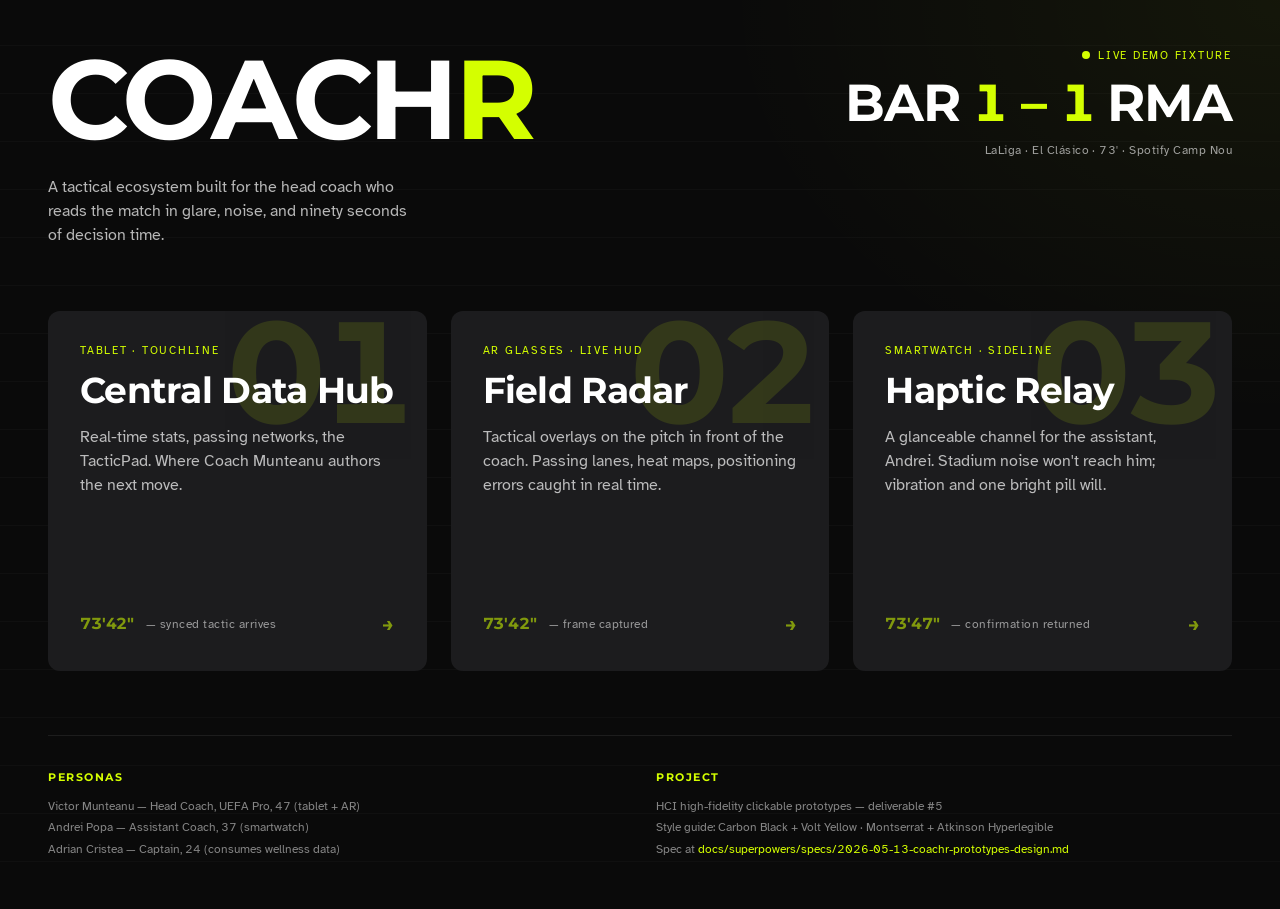
==== prototypes/index.html @ f99a2819 "Add tablet prototype styles and navigation functionality - Introduced a new CSS file for tablet layo" ====
<!DOCTYPE html>
<html lang="en">
<head>
  <meta charset="UTF-8">
  <meta name="viewport" content="width=device-width, initial-scale=1.0">
  <title>COACHR — Tactical Football Ecosystem</title>
  <link rel="stylesheet" href="styles/tokens.css">
  <link rel="stylesheet" href="styles/base.css">
  <link rel="stylesheet" href="styles/components.css">
  <style>
    body {
      min-height: 100vh;
      background:
        radial-gradient(ellipse 800px 600px at top right, rgba(212, 255, 0, 0.05), transparent 70%),
        repeating-linear-gradient(0deg, transparent 0, transparent 47px, rgba(255, 255, 255, 0.025) 47px, rgba(255, 255, 255, 0.025) 48px),
        var(--bg-primary);
      padding: var(--space-48);
      display: flex;
      flex-direction: column;
    }
    .hub {
      max-width: 1280px;
      margin: 0 auto;
      width: 100%;
      display: grid;
      grid-template-rows: auto 1fr auto;
      gap: var(--space-64);
      flex: 1;
    }
    .hub-header {
      display: grid;
      grid-template-columns: 1fr auto;
      align-items: flex-start;
      gap: var(--space-48);
    }
    .wordmark {
      font-family: var(--font-display);
      font-weight: 700;
      font-size: 112px;
      line-height: 0.92;
      letter-spacing: -0.04em;
      color: var(--text-primary);
    }
    .wordmark span {
      color: var(--accent-primary);
    }
    .tagline {
      max-width: 360px;
      margin-top: var(--space-24);
      font-family: var(--font-body);
      font-size: var(--size-body);
      line-height: var(--lh-body);
      opacity: 0.7;
    }
    .match-state {
      text-align: right;
    }
    .match-state__label {
      font-family: var(--font-body);
      font-size: 11px;
      text-transform: uppercase;
      letter-spacing: 0.16em;
      color: var(--accent-primary);
      margin-bottom: var(--space-12);
    }
    .match-state__score {
      font-family: var(--font-display);
      font-weight: 700;
      font-size: 52px;
      font-variant-numeric: tabular-nums;
      letter-spacing: -0.02em;
      line-height: 1;
    }
    .match-state__score .vs {
      color: var(--accent-primary);
      margin: 0 var(--space-12);
    }
    .match-state__meta {
      margin-top: var(--space-12);
      font-family: var(--font-body);
      font-size: var(--size-caption);
      opacity: 0.6;
      letter-spacing: 0.04em;
    }
    .pulse-dot {
      display: inline-block;
      width: 8px;
      height: 8px;
      border-radius: 50%;
      background: var(--accent-primary);
      margin-right: var(--space-8);
      animation: pulse 1.5s ease-in-out infinite;
    }
    @keyframes pulse {
      0%, 100% { opacity: 1; transform: scale(1); }
      50% { opacity: 0.4; transform: scale(0.85); }
    }
    .devices {
      display: grid;
      grid-template-columns: repeat(3, 1fr);
      gap: var(--space-24);
    }
    .device-card {
      position: relative;
      display: flex;
      flex-direction: column;
      padding: var(--space-32);
      background: var(--bg-surface);
      border-radius: var(--radius-12);
      transition: transform var(--t-base) var(--easing),
                  background-color var(--t-base) var(--easing);
      min-height: 360px;
      overflow: hidden;
      cursor: pointer;
    }
    .device-card::after {
      content: '';
      position: absolute;
      inset: 0;
      border: var(--stroke) solid transparent;
      border-radius: inherit;
      transition: border-color var(--t-base) var(--easing);
      pointer-events: none;
    }
    .device-card:hover {
      transform: translateY(-4px);
      background: #232328;
    }
    .device-card:hover::after {
      border-color: var(--accent-primary);
    }
    .device-card__number {
      font-family: var(--font-display);
      font-weight: 700;
      font-size: 144px;
      line-height: 0.85;
      letter-spacing: -0.06em;
      color: var(--accent-primary);
      opacity: 0.12;
      position: absolute;
      top: 0;
      right: var(--space-16);
      pointer-events: none;
      user-select: none;
    }
    .device-card__category {
      font-family: var(--font-body);
      font-size: 11px;
      text-transform: uppercase;
      letter-spacing: 0.16em;
      color: var(--accent-primary);
      position: relative;
    }
    .device-card__name {
      margin-top: var(--space-12);
      font-family: var(--font-display);
      font-weight: 700;
      font-size: 36px;
      line-height: 1.05;
      letter-spacing: -0.02em;
      position: relative;
    }
    .device-card__role {
      margin-top: var(--space-16);
      font-family: var(--font-body);
      font-size: var(--size-body);
      line-height: var(--lh-body);
      opacity: 0.7;
      max-width: 340px;
      position: relative;
    }
    .device-card__moment {
      margin-top: auto;
      padding-top: var(--space-24);
      display: flex;
      align-items: center;
      gap: var(--space-12);
      font-family: var(--font-body);
      font-size: var(--size-caption);
      opacity: 0.55;
      letter-spacing: 0.04em;
      position: relative;
    }
    .device-card__moment .ts {
      color: var(--accent-primary);
      opacity: 1;
      font-size: var(--size-body);
    }
    .open-arrow {
      margin-left: auto;
      color: var(--accent-primary);
      font-family: var(--font-display);
      font-weight: 700;
      font-size: var(--size-heading);
      transition: transform var(--t-base) var(--easing);
    }
    .device-card:hover .open-arrow {
      transform: translateX(4px);
    }
    .hub-footer {
      display: grid;
      grid-template-columns: 1fr 1fr;
      gap: var(--space-32);
      padding-top: var(--space-32);
      border-top: 1px solid rgba(255, 255, 255, 0.08);
    }
    .footer-meta {
      font-family: var(--font-body);
      font-size: var(--size-caption);
      line-height: 1.8;
      color: rgba(255, 255, 255, 0.5);
    }
    .footer-meta strong {
      display: block;
      color: var(--accent-primary);
      font-weight: 700;
      font-family: var(--font-display);
      letter-spacing: 0.14em;
      text-transform: uppercase;
      font-size: 11px;
      margin-bottom: var(--space-8);
    }

    @media (max-width: 960px) {
      .hub-header { grid-template-columns: 1fr; }
      .match-state { text-align: left; }
      .devices { grid-template-columns: 1fr; }
      .wordmark { font-size: 80px; }
    }
  </style>
</head>
<body>
  <main class="hub">

    <header class="hub-header">
      <div>
        <h1 class="wordmark">COACH<span>R</span></h1>
        <p class="tagline">A tactical ecosystem built for the head coach who reads the match in glare, noise, and ninety seconds of decision time.</p>
      </div>
      <div class="match-state">
        <div class="match-state__label"><span class="pulse-dot"></span>Live demo fixture</div>
        <div class="match-state__score">BAR<span class="vs">1 – 1</span>RMA</div>
        <div class="match-state__meta">LaLiga · El Clásico · 73' · Spotify Camp Nou</div>
      </div>
    </header>

    <section class="devices">
      <a class="device-card" href="tablet/index.html">
        <div class="device-card__number">01</div>
        <div class="device-card__category">Tablet · Touchline</div>
        <h2 class="device-card__name">Central Data Hub</h2>
        <p class="device-card__role">Real-time stats, passing networks, the TacticPad. Where Coach Munteanu authors the next move.</p>
        <div class="device-card__moment">
          <span class="ts">73'42″</span> — synced tactic arrives
          <span class="open-arrow">→</span>
        </div>
      </a>

      <a class="device-card" href="ar-glasses/index.html">
        <div class="device-card__number">02</div>
        <div class="device-card__category">AR Glasses · Live HUD</div>
        <h2 class="device-card__name">Field Radar</h2>
        <p class="device-card__role">Tactical overlays on the pitch in front of the coach. Passing lanes, heat maps, positioning errors caught in real time.</p>
        <div class="device-card__moment">
          <span class="ts">73'42″</span> — frame captured
          <span class="open-arrow">→</span>
        </div>
      </a>

      <a class="device-card" href="smartwatch/index.html">
        <div class="device-card__number">03</div>
        <div class="device-card__category">Smartwatch · Sideline</div>
        <h2 class="device-card__name">Haptic Relay</h2>
        <p class="device-card__role">A glanceable channel for the assistant, Andrei. Stadium noise won't reach him; vibration and one bright pill will.</p>
        <div class="device-card__moment">
          <span class="ts">73'47″</span> — confirmation returned
          <span class="open-arrow">→</span>
        </div>
      </a>
    </section>

    <footer class="hub-footer">
      <div class="footer-meta">
        <strong>Personas</strong>
        Victor Munteanu — Head Coach, UEFA Pro, 47 (tablet + AR)<br>
        Andrei Popa — Assistant Coach, 37 (smartwatch)<br>
        Adrian Cristea — Captain, 24 (consumes wellness data)
      </div>
      <div class="footer-meta">
        <strong>Project</strong>
        HCI high-fidelity clickable prototypes — deliverable #5<br>
        Style guide: Carbon Black + Volt Yellow · Montserrat + Atkinson Hyperlegible<br>
        Spec at <span style="color: var(--accent-primary)">docs/superpowers/specs/2026-05-13-coachr-prototypes-design.md</span>
      </div>
    </footer>

  </main>
</body>
</html>
---- prototypes/styles/tokens.css ----
/* COACHR — Design Tokens
 * Source of truth: docs/superpowers/specs/2026-05-13-coachr-prototypes-design.md §4
 * Style guide:     Ghid de Stil Vizual - Ecosistem Tactic Sportiv V3.md
 *
 * Carbon Black is the transparency sentinel on AR Glasses — do not substitute
 * any near-black. Volt Yellow is a spotlight, not wallpaper.
 */

:root {
  /* Raw colour tokens */
  --color-carbon-black:  #0A0A0A;
  --color-athletic-grey: #1C1C1E;
  --color-volt-yellow:   #D4FF00;
  --color-energy-orange: #FF4500;
  --color-pure-white:    #FFFFFF;

  /* Semantic colour roles */
  --bg-primary:     var(--color-carbon-black);
  --bg-surface:     var(--color-athletic-grey);
  --accent-primary: var(--color-volt-yellow);
  --accent-alert:   var(--color-energy-orange);
  --text-primary:   var(--color-pure-white);
  --text-on-accent: var(--color-carbon-black);

  /* Spacing — 4px base scale (per CoachNow reference in lit review) */
  --space-4:  4px;
  --space-8:  8px;
  --space-12: 12px;
  --space-16: 16px;
  --space-24: 24px;
  --space-32: 32px;
  --space-48: 48px;
  --space-64: 64px;
  --space-96: 96px;

  /* Radius */
  --radius-4:    4px;
  --radius-8:    8px;
  --radius-12:   12px;
  --radius-pill: 999px;

  /* Type families */
  --font-display: 'Montserrat', system-ui, sans-serif;
  --font-body:    'Atkinson Hyperlegible', system-ui, sans-serif;

  /* Type scale — sizes from spec §4.4, with one display-xl extension for hero numerals */
  --size-display-xl: 120px;
  --size-display:    56px;
  --size-title:      32px;
  --size-heading:    20px;
  --size-body:       16px;
  --size-caption:    12px;

  --lh-display-xl: 1;
  --lh-display:    1.14;
  --lh-title:      1.25;
  --lh-heading:    1.4;
  --lh-body:       1.5;
  --lh-caption:    1.33;

  /* Strokes & touch */
  --stroke:    2px;
  --touch-min: 48px;

  /* Motion — fast, matches style-guide "flat UI for fast visual processing" */
  --t-fast:  150ms;
  --t-base:  200ms;
  --t-slow:  300ms;
  --easing:  cubic-bezier(0.4, 0, 0.2, 1);
}
---- prototypes/styles/base.css ----
/* COACHR — Base styles: resets, fonts, typography utilities */

@import url('https://fonts.googleapis.com/css2?family=Montserrat:wght@600;700&family=Atkinson+Hyperlegible:wght@400;700&display=swap');

*, *::before, *::after {
  box-sizing: border-box;
  margin: 0;
  padding: 0;
}

html, body {
  background: var(--bg-primary);
  color: var(--text-primary);
  font-family: var(--font-body);
  font-size: var(--size-body);
  line-height: var(--lh-body);
  font-variant-numeric: tabular-nums;
  -webkit-font-smoothing: antialiased;
  text-rendering: optimizeLegibility;
}

a { color: inherit; text-decoration: none; }

img, svg { display: block; max-width: 100%; }

button {
  font: inherit;
  border: 0;
  padding: 0;
  background: transparent;
  cursor: pointer;
  color: inherit;
  text-align: inherit;
}

ul, ol { list-style: none; }

/* --- Typography utility classes --- */

.t-display-xl {
  font-family: var(--font-display);
  font-weight: 700;
  font-size: var(--size-display-xl);
  line-height: var(--lh-display-xl);
  letter-spacing: -0.03em;
  font-variant-numeric: tabular-nums;
}

.t-display {
  font-family: var(--font-display);
  font-weight: 700;
  font-size: var(--size-display);
  line-height: var(--lh-display);
  letter-spacing: -0.02em;
  font-variant-numeric: tabular-nums;
}

.t-title {
  font-family: var(--font-display);
  font-weight: 700;
  font-size: var(--size-title);
  line-height: var(--lh-title);
  letter-spacing: -0.01em;
  font-variant-numeric: tabular-nums;
}

.t-heading {
  font-family: var(--font-display);
  font-weight: 600;
  font-size: var(--size-heading);
  line-height: var(--lh-heading);
  font-variant-numeric: tabular-nums;
}

.t-body {
  font-family: var(--font-body);
  font-weight: 400;
  font-size: var(--size-body);
  line-height: var(--lh-body);
}

.t-caption {
  font-family: var(--font-body);
  font-weight: 400;
  font-size: var(--size-caption);
  line-height: var(--lh-caption);
}

.t-uppercase {
  text-transform: uppercase;
  letter-spacing: 0.08em;
}

.t-accent { color: var(--accent-primary); }
.t-alert  { color: var(--accent-alert); }
.t-dim    { opacity: 0.65; }

/* Timestamp — one canonical typographic treatment everywhere a fixture time appears */
.ts {
  font-family: var(--font-display);
  font-weight: 700;
  font-variant-numeric: tabular-nums;
  letter-spacing: -0.01em;
}

/* Section header pattern: UPPERCASE · WITH · DOT · DOT · SEPARATORS */
.section-header {
  font-family: var(--font-display);
  font-weight: 600;
  font-size: var(--size-heading);
  text-transform: uppercase;
  letter-spacing: 0.12em;
}

/* --- Icon utility — uses external SVG sprite via <use> --- */
.icon {
  width: 24px;
  height: 24px;
  flex-shrink: 0;
  fill: none;
  stroke: currentColor;
  stroke-width: var(--stroke);
  stroke-linecap: round;
  stroke-linejoin: round;
}

.icon-signal,
.icon-heat-map {
  /* These two icons use fill semantics, override stroke utility */
  fill: currentColor;
  stroke: none;
}

.icon-sm  { width: 16px; height: 16px; }
.icon-lg  { width: 32px; height: 32px; }
.icon-xl  { width: 48px; height: 48px; }
.icon-xxl { width: 64px; height: 64px; }
.icon-3xl { width: 96px; height: 96px; }

/* Visually hidden — for prototype-only navigation hints */
.visually-hidden {
  position: absolute;
  width: 1px; height: 1px;
  padding: 0; margin: -1px;
  overflow: hidden;
  clip: rect(0, 0, 0, 0);
  white-space: nowrap;
  border: 0;
}

/* --- Focus-visible: keyboard navigation must be visible without polluting mouse use --- */
*:focus { outline: none; }
*:focus-visible {
  outline: 3px solid var(--accent-primary);
  outline-offset: 3px;
  border-radius: 2px;
}
/* Pill-shaped controls get a rounder focus ring */
.btn:focus-visible,
.t1-synced:focus-visible,
.t1-tile:focus-visible,
.radial-item:focus-visible,
.score-banner__back:focus-visible,
.w2-pill:focus-visible,
.w3-confirm:focus-visible,
.w5-send:focus-visible,
.ar-back-chip:focus-visible,
.menu-panel__back:focus-visible,
.feed-row:focus-visible,
.gallery-card:focus-visible {
  outline-offset: 4px;
}

/* --- Reduced motion: respect users who request less animation --- */
@media (prefers-reduced-motion: reduce) {
  *,
  *::before,
  *::after {
    animation-duration: 0.01ms !important;
    animation-iteration-count: 1 !important;
    transition-duration: 0.01ms !important;
    scroll-behavior: auto !important;
  }
}

/* Screen containers must be programmatically focusable for route-change focus management */
.screen:focus { outline: none; }
---- prototypes/styles/components.css ----
/* COACHR — Component patterns
 * Mirrors the Figma component library defined in spec §4.5
 */

/* ---------- BUTTONS ---------- */

.btn {
  display: inline-flex;
  align-items: center;
  justify-content: center;
  gap: var(--space-8);
  min-height: var(--touch-min);
  min-width: var(--touch-min);
  padding: var(--space-12) var(--space-24);
  border-radius: var(--radius-pill);
  font-family: var(--font-display);
  font-weight: 700;
  font-size: 14px;
  letter-spacing: 0.1em;
  text-transform: uppercase;
  transition: transform var(--t-fast) var(--easing),
              background-color var(--t-fast) var(--easing),
              color var(--t-fast) var(--easing);
  cursor: pointer;
  white-space: nowrap;
}

.btn:active { transform: scale(0.97); }

.btn-primary {
  background: var(--accent-primary);
  color: var(--text-on-accent);
}
.btn-primary:hover { background: #BEEC00; }

.btn-secondary {
  background: transparent;
  color: var(--text-primary);
  border: var(--stroke) solid var(--text-primary);
}
.btn-secondary:hover {
  background: var(--text-primary);
  color: var(--text-on-accent);
}

.btn-ghost {
  background: transparent;
  color: var(--text-primary);
  padding: var(--space-8) var(--space-12);
  text-transform: none;
  letter-spacing: 0;
  font-weight: 600;
  font-size: var(--size-heading);
}
.btn-ghost:hover { color: var(--accent-primary); }

.btn-inverse {
  background: var(--text-on-accent);
  color: var(--accent-primary);
}
.btn-inverse:hover { background: #1a1a1a; }

/* ---------- CHIPS ---------- */

.chip {
  display: inline-flex;
  align-items: center;
  gap: var(--space-8);
  padding: var(--space-8) var(--space-12);
  border-radius: var(--radius-pill);
  font-family: var(--font-body);
  font-size: var(--size-caption);
  font-weight: 400;
  line-height: 1;
  white-space: nowrap;
}

.chip-alert {
  background: var(--accent-alert);
  color: var(--text-on-accent);
}
.chip-alert .icon { color: var(--text-on-accent); }

.chip-confirm {
  background: var(--accent-primary);
  color: var(--text-on-accent);
}

.chip-frosted {
  background: rgba(10, 10, 10, 0.65);
  backdrop-filter: blur(6px);
  -webkit-backdrop-filter: blur(6px);
  border: var(--stroke) solid var(--accent-primary);
  color: var(--text-primary);
  padding: var(--space-8) var(--space-16);
  font-family: var(--font-display);
  font-weight: 600;
  font-size: var(--size-caption);
  text-transform: uppercase;
  letter-spacing: 0.1em;
}

.chip-frosted .ts { color: var(--accent-primary); }

/* Score chip variant — used across all 3 devices in the score banner */
.score-chip {
  display: inline-flex;
  align-items: baseline;
  gap: var(--space-12);
  padding: var(--space-8) var(--space-16);
  border-radius: var(--radius-pill);
  border: var(--stroke) solid var(--accent-primary);
  background: rgba(10, 10, 10, 0.7);
  font-family: var(--font-display);
  font-weight: 700;
  font-variant-numeric: tabular-nums;
  letter-spacing: 0.02em;
}

/* ---------- PLAYER NUMBER ---------- */

.player-number {
  display: inline-flex;
  align-items: center;
  justify-content: center;
  width: 48px;
  height: 48px;
  border-radius: 50%;
  background: var(--bg-primary);
  border: var(--stroke) solid var(--text-primary);
  font-family: var(--font-display);
  font-weight: 600;
  font-size: 18px;
  font-variant-numeric: tabular-nums;
  color: var(--text-primary);
  flex-shrink: 0;
}

.player-number-lg { width: 72px; height: 72px; font-size: 28px; }
.player-number-sm { width: 32px; height: 32px; font-size: 14px; }
.player-number-xs { width: 24px; height: 24px; font-size: 11px; }

/* Active variant — highlighted in network or focused on by AI overlay */
.player-number-active {
  background: var(--accent-primary);
  color: var(--text-on-accent);
  border-color: var(--accent-primary);
}

/* Alert variant — fatigue spike, position error */
.player-number-alert {
  border-color: var(--accent-alert);
  color: var(--accent-alert);
}

/* ---------- CARDS ---------- */

.card-stat {
  display: flex;
  flex-direction: column;
  gap: var(--space-8);
  padding: var(--space-16);
  background: var(--bg-surface);
  border-radius: var(--radius-12);
}

.card-stat__label {
  font-family: var(--font-body);
  font-size: var(--size-caption);
  color: var(--text-primary);
  opacity: 0.7;
  text-transform: uppercase;
  letter-spacing: 0.1em;
}

.card-stat__value {
  font-family: var(--font-display);
  font-weight: 700;
  font-size: var(--size-title);
  font-variant-numeric: tabular-nums;
  line-height: var(--lh-title);
}

.card-stat__delta {
  font-family: var(--font-body);
  font-size: var(--size-body);
  opacity: 0.6;
}

/* Surface card — generic dark surface with rounded corners */
.surface {
  background: var(--bg-surface);
  border-radius: var(--radius-12);
}

/* ---------- SCORE BANNER ---------- */

.score-banner {
  display: flex;
  align-items: center;
  justify-content: space-between;
  gap: var(--space-24);
  padding: 0 var(--space-32);
  background: var(--bg-surface);
  height: 96px;
  flex-shrink: 0;
}

.score-banner__league {
  font-family: var(--font-body);
  font-size: var(--size-caption);
  color: var(--accent-primary);
  letter-spacing: 0.1em;
}

.score-banner__teams {
  display: flex;
  align-items: baseline;
  gap: var(--space-16);
  font-family: var(--font-display);
  font-weight: 700;
  font-size: 44px;
  letter-spacing: -0.02em;
  font-variant-numeric: tabular-nums;
}

.score-banner__teams .vs {
  color: var(--accent-primary);
}

.score-banner__minute {
  font-family: var(--font-display);
  font-weight: 700;
  font-size: 44px;
  font-variant-numeric: tabular-nums;
  color: var(--accent-primary);
  letter-spacing: -0.02em;
}
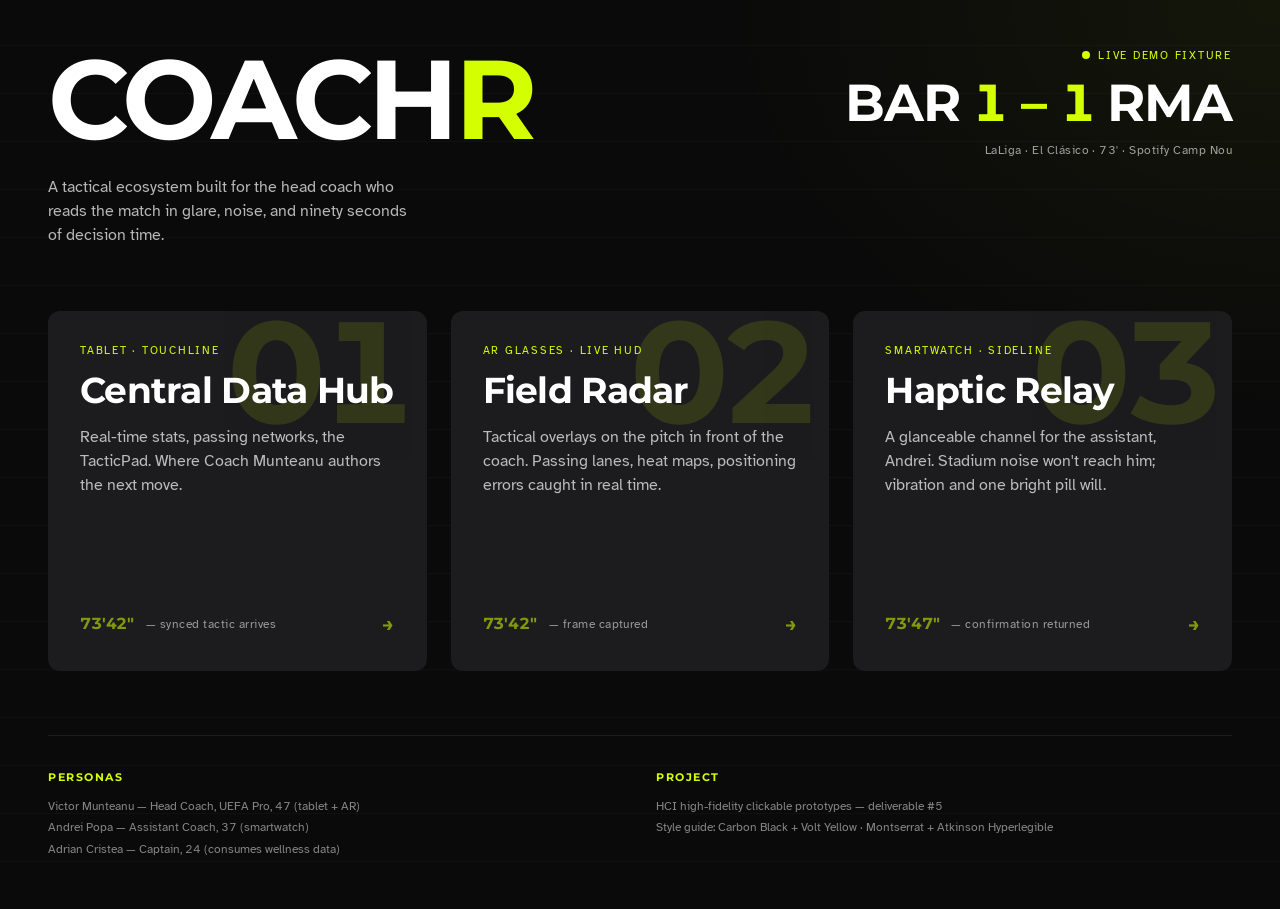
==== commit 793a0309: "feat: update AI usage statement and remove obsolete icons from project" ====
--- a/prototypes/index.html
+++ b/prototypes/index.html
@@ -290,7 +290,6 @@
         <strong>Project</strong>
         HCI high-fidelity clickable prototypes — deliverable #5<br>
         Style guide: Carbon Black + Volt Yellow · Montserrat + Atkinson Hyperlegible<br>
-        Spec at <span style="color: var(--accent-primary)">docs/superpowers/specs/2026-05-13-coachr-prototypes-design.md</span>
       </div>
     </footer>
 
--- a/prototypes/styles/base.css
+++ b/prototypes/styles/base.css
@@ -185,3 +185,58 @@
 
 /* Screen containers must be programmatically focusable for route-change focus management */
 .screen:focus { outline: none; }
+
+/* --- Gesture hotspot: invisible click zones with hover/active affordance --- */
+.gesture-hotspot {
+  background: transparent;
+  transition: background-color 120ms ease-out;
+}
+.gesture-hotspot:hover {
+  background: rgba(212, 255, 0, 0.06);
+}
+.gesture-hotspot:active,
+.gesture-hotspot.is-pressing {
+  background: rgba(212, 255, 0, 0.14);
+}
+
+/* --- Auto-advance progress bar — appears on screens that transition after a delay --- */
+.auto-advance-bar {
+  position: absolute;
+  top: 0;
+  left: 0;
+  height: 3px;
+  width: 0;
+  background: var(--accent-primary);
+  z-index: 100;
+  pointer-events: none;
+  will-change: width;
+}
+.auto-advance-bar--filling {
+  width: 100%;
+}
+@media (prefers-reduced-motion: reduce) {
+  .auto-advance-bar { transition: none !important; }
+}
+
+/* --- Long-press fill — visual ring/sweep during a hold-to-trigger interaction --- */
+.gesture-longpress {
+  position: absolute;
+  overflow: hidden;
+}
+.gesture-longpress .longpress-ring {
+  position: absolute;
+  top: 50%;
+  left: 50%;
+  width: 0;
+  height: 0;
+  border-radius: 50%;
+  background: rgba(212, 255, 0, 0.18);
+  transform: translate(-50%, -50%);
+  pointer-events: none;
+  transition: width 600ms cubic-bezier(0.4, 0, 0.2, 1),
+              height 600ms cubic-bezier(0.4, 0, 0.2, 1);
+}
+.gesture-longpress.is-pressing .longpress-ring {
+  width: 280px;
+  height: 280px;
+}
